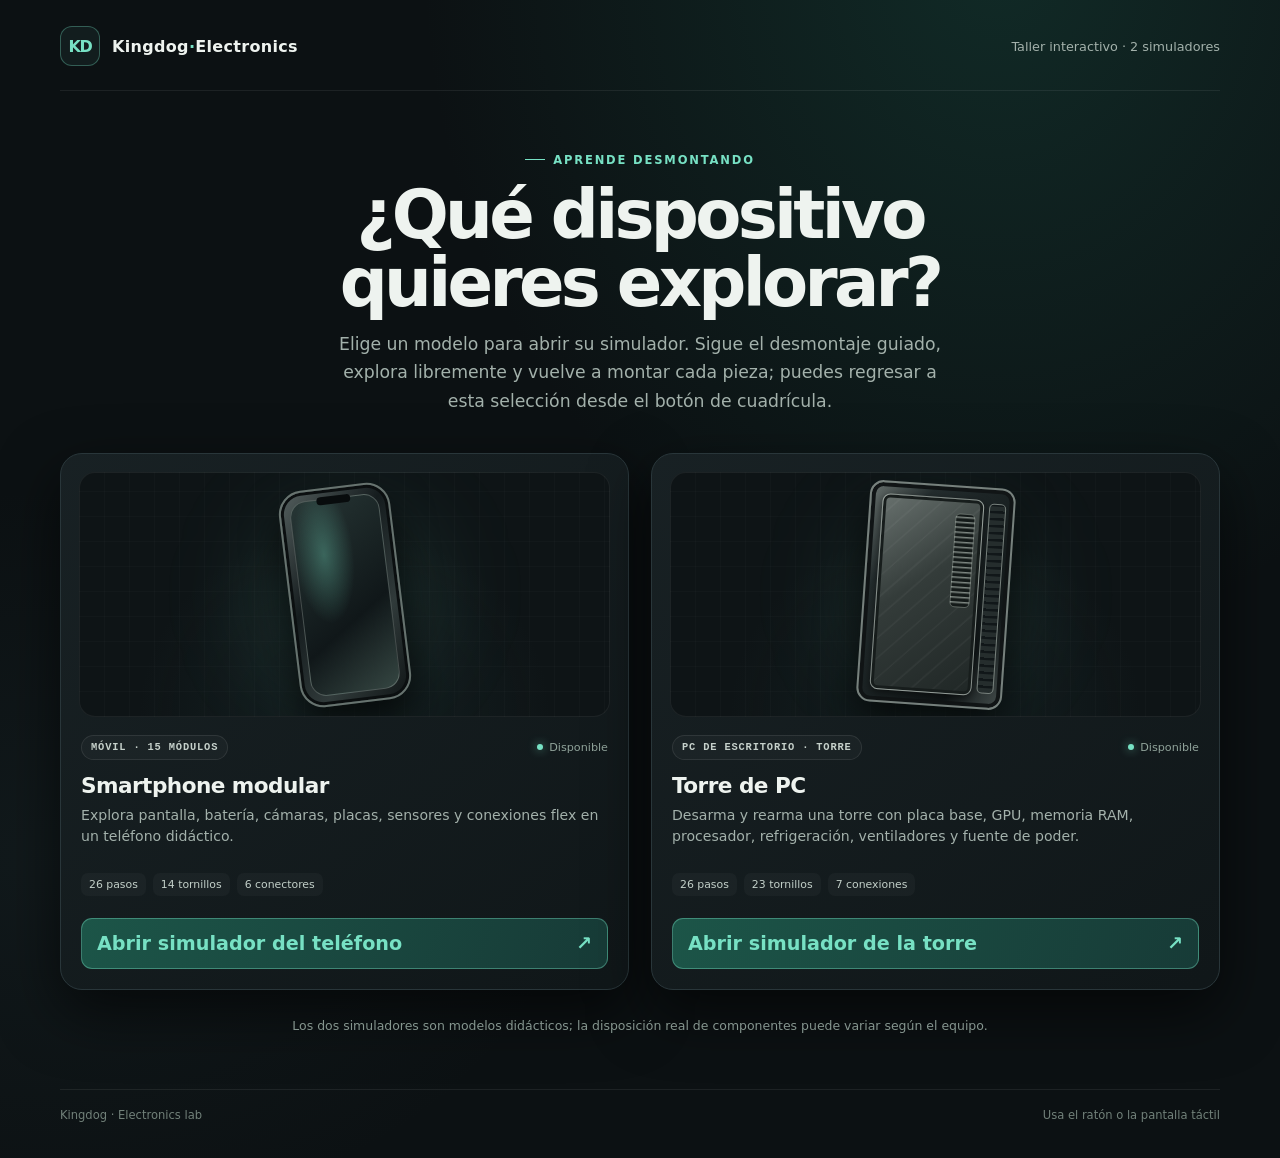
==== index.html @ aec7da7c "Add files via upload" ====
<!DOCTYPE html>
<html lang="es">
<head>
  <meta charset="UTF-8">
  <meta name="viewport" content="width=device-width, initial-scale=1, viewport-fit=cover">
  <meta name="theme-color" content="#101619">
  <title>Kingdog · Taller de electrónica</title>
  <style>
    :root {
      color-scheme: dark;
      --bg: #0c1113;
      --panel: #141c1f;
      --line: #29363a;
      --text: #eef3ef;
      --muted: #a3b1ab;
      --mint: #77e1c4;
      --amber: #f1bd64;
      --shadow: #0009;
    }
    * { box-sizing: border-box; }
    body {
      min-height: 100svh;
      margin: 0;
      color: var(--text);
      background:
        radial-gradient(ellipse at 78% -4%, #18504466, transparent 36rem),
        radial-gradient(ellipse at 4% 74%, #34505422, transparent 33rem),
        var(--bg);
      font-family: Inter, ui-sans-serif, system-ui, -apple-system, BlinkMacSystemFont, "Segoe UI", sans-serif;
    }
    .shell { width: min(1160px, calc(100% - 40px)); margin: 0 auto; padding: 26px 0 36px; }
    .header { display:flex; justify-content:space-between; align-items:center; gap:16px; padding-bottom:24px; border-bottom:1px solid #ffffff12; }
    .brand { display:flex; align-items:center; gap:12px; color:var(--text); text-decoration:none; }
    .brand-mark { display:grid; place-items:center; width:40px; height:40px; border:1px solid #77e1c455; border-radius:12px; color:var(--mint); background:#77e1c410; font-weight:800; letter-spacing:-.08em; }
    .brand-title { font-weight:750; letter-spacing:.02em; }
    .brand-title span { color:var(--mint); }
    .edition { color:var(--muted); font-size:.8rem; }
    .hero { max-width:760px; margin:54px auto 38px; text-align:center; }
    .eyebrow { display:inline-flex; align-items:center; gap:8px; color:var(--mint); font-size:.72rem; font-weight:700; letter-spacing:.16em; text-transform:uppercase; }
    .eyebrow::before { content:""; width:20px; height:1px; background:currentColor; }
    h1 { margin:14px 0 12px; font-size:clamp(2.1rem, 6vw, 4.2rem); line-height:1.02; letter-spacing:-.055em; }
    .intro { max-width:610px; margin:0 auto; color:var(--muted); font-size:clamp(.95rem, 2vw, 1.08rem); line-height:1.65; }
    .cards { display:grid; grid-template-columns:repeat(2, minmax(0,1fr)); gap:22px; }
    .device-card { display:flex; flex-direction:column; min-width:0; padding:20px; border:1px solid var(--line); border-radius:22px; background:linear-gradient(145deg,#192225eF,#101719f5); box-shadow:0 22px 60px var(--shadow); overflow:hidden; transition:transform .18s ease,border-color .18s ease,box-shadow .18s ease; }
    .device-card:hover { transform:translateY(-3px); border-color:#77e1c477; box-shadow:0 27px 64px #000b,0 0 0 1px #77e1c415 inset; }
    .device-art { position:relative; display:grid; place-items:center; min-height:245px; margin:-2px -2px 18px; border:1px solid #ffffff10; border-radius:16px; overflow:hidden; background:radial-gradient(ellipse at 50% 100%,#2845443b,transparent 55%),repeating-linear-gradient(0deg,transparent 0 24px,#ffffff08 25px),repeating-linear-gradient(90deg,transparent 0 24px,#ffffff08 25px),#0e1416; }
    .art-light { position:absolute; width:190px; height:190px; border-radius:50%; background:#77e1c41b; filter:blur(45px); }
    .phone-art { position:relative; width:112px; height:218px; padding:9px; border:2px solid #67736f; border-radius:24px; background:linear-gradient(130deg,#55605f,#151c1e 38%,#303a3a 70%,#101516); box-shadow:0 20px 38px #000b,inset 0 0 0 3px #0b0f10; transform:rotate(-7deg); }
    .phone-art::before { content:""; position:absolute; top:7px; left:50%; z-index:2; width:34px; height:8px; border-radius:8px; background:#080c0d; transform:translateX(-50%); }
    .phone-glass { width:100%; height:100%; border:1px solid #aab5af55; border-radius:16px; background:radial-gradient(ellipse at 32% 28%,#77e1c455,transparent 35%),linear-gradient(145deg,#273635,#101719 62%,#354642); }
    .tower-art { position:relative; width:146px; height:222px; padding:10px; border:2px solid #77817d; border-radius:14px; background:linear-gradient(120deg,#68716e,#242d2e 24%,#111718 78%,#444d4c); box-shadow:0 20px 42px #000b,inset 0 0 0 4px #111516; transform:rotate(4deg); }
    .tower-sidepanel { position:absolute; inset:11px 29px 11px 11px; border:1px solid #b4beb7aa; border-radius:8px; background:repeating-linear-gradient(135deg,transparent 0 13px,#ffffff0b 14px 15px),linear-gradient(145deg,#68716e 0%,#343c3a 43%,#202726 100%); box-shadow:inset 0 0 0 3px #171d1c,0 3px 8px #0008; }
    .tower-sidepanel::before { content:""; position:absolute; top:14px; right:7px; width:18px; height:92px; border:1px solid #aeb8b177; border-radius:5px; background:repeating-linear-gradient(0deg,#141a19 0 3px,#7e8782 4px 5px); }
    .tower-front { position:absolute; top:14px; right:7px; bottom:14px; width:17px; border:1px solid #77807c; border-radius:5px; background:repeating-linear-gradient(0deg,#252d2d 0 4px,#111719 5px 7px); }
    .card-top { display:flex; justify-content:space-between; align-items:center; gap:12px; }
    .tag { padding:5px 9px; border:1px solid #ffffff17; border-radius:999px; color:#c6d1cb; background:#ffffff07; font:600 .65rem/1.2 ui-monospace,SFMono-Regular,Menlo,monospace; text-transform:uppercase; letter-spacing:.08em; }
    .available { display:flex; align-items:center; gap:6px; color:#90a39a; font-size:.7rem; }
    .available::before { content:""; width:6px; height:6px; border-radius:50%; background:var(--mint); box-shadow:0 0 10px #77e1c4aa; }
    h2 { margin:13px 0 7px; font-size:1.35rem; letter-spacing:-.025em; }
    .card-copy { min-height:50px; margin:0 0 18px; color:var(--muted); font-size:.88rem; line-height:1.55; }
    .feature-list { display:flex; flex-wrap:wrap; gap:7px; margin:0 0 22px; padding:0; list-style:none; }
    .feature-list li { padding:5px 8px; border-radius:7px; color:#c3d0c9; background:#ffffff08; font-size:.68rem; }
    .launch { display:flex; align-items:center; justify-content:space-between; gap:12px; width:100%; margin-top:auto; padding:13px 15px; border:1px solid #77e1c466; border-radius:11px; color:#eafff8; background:linear-gradient(110deg,#1c5548,#173b37); font-family:inherit;font-size:.88rem;font-weight:700; text-decoration:none; transition:background .15s ease,transform .15s ease; }
    .launch:hover { background:linear-gradient(110deg,#246957,#1d4a43); transform:translateY(-1px); }
    .launch span { color:var(--mint); font-size:1.2rem; }
    .note { margin:28px auto 0; color:#85958e; font-size:.78rem; text-align:center; }
    .footer { display:flex; justify-content:space-between; gap:12px; margin-top:56px; padding-top:18px; border-top:1px solid #ffffff12; color:#718079; font-size:.72rem; }
    @media (max-width:720px) {
      .shell { width:min(100% - 24px, 520px); padding-top:14px; }
      .header { padding-bottom:15px; }.edition { font-size:.68rem; }
      .hero { margin:36px auto 25px; }
      .cards { grid-template-columns:1fr; gap:14px; }
      .device-card { padding:15px; border-radius:18px; }
      .device-art { min-height:200px; }
      .phone-art { transform:scale(.85) rotate(-7deg); }.tower-art { transform:scale(.85) rotate(4deg); }
      .card-copy { min-height:0; }
      .footer { margin-top:32px; flex-direction:column; }
    }
    @media (prefers-reduced-motion: reduce) { *,*::before,*::after { scroll-behavior:auto!important; transition:none!important; } }
  </style>
</head>
<body>
  <div class="shell">
    <header class="header">
      <a class="brand" href="index.html" aria-label="Kingdog Electronics, inicio">
        <span class="brand-mark">KD</span>
        <span class="brand-title">Kingdog<span>·</span>Electronics</span>
      </a>
      <span class="edition">Taller interactivo · 2 simuladores</span>
    </header>
    <main>
      <section class="hero">
        <div class="eyebrow">Aprende desmontando</div>
        <h1>¿Qué dispositivo quieres explorar?</h1>
        <p class="intro">Elige un modelo para abrir su simulador. Sigue el desmontaje guiado, explora libremente y vuelve a montar cada pieza; puedes regresar a esta selección desde el botón de cuadrícula.</p>
      </section>
      <section class="cards" aria-label="Dispositivos disponibles">
        <article class="device-card">
          <div class="device-art" aria-hidden="true">
            <div class="art-light"></div>
            <div class="phone-art"><div class="phone-glass"></div></div>
          </div>
          <div class="card-top"><span class="tag">Móvil · 15 módulos</span><span class="available">Disponible</span></div>
          <h2>Smartphone modular</h2>
          <p class="card-copy">Explora pantalla, batería, cámaras, placas, sensores y conexiones flex en un teléfono didáctico.</p>
          <ul class="feature-list"><li>26 pasos</li><li>14 tornillos</li><li>6 conectores</li></ul>
          <a class="launch" href="smartphone.html"><span>Abrir simulador del teléfono</span><span aria-hidden="true">↗</span></a>
        </article>
        <article class="device-card">
          <div class="device-art" aria-hidden="true">
            <div class="art-light"></div>
            <div class="tower-art"><div class="tower-sidepanel"></div><div class="tower-front"></div></div>
          </div>
          <div class="card-top"><span class="tag">PC de escritorio · torre</span><span class="available">Disponible</span></div>
          <h2>Torre de PC</h2>
          <p class="card-copy">Desarma y rearma una torre con placa base, GPU, memoria RAM, procesador, refrigeración, ventiladores y fuente de poder.</p>
          <ul class="feature-list"><li>26 pasos</li><li>23 tornillos</li><li>7 conexiones</li></ul>
          <a class="launch" href="pc.html"><span>Abrir simulador de la torre</span><span aria-hidden="true">↗</span></a>
        </article>
      </section>
      <p class="note">Los dos simuladores son modelos didácticos; la disposición real de componentes puede variar según el equipo.</p>
    </main>
    <footer class="footer"><span>Kingdog · Electronics lab</span><span>Usa el ratón o la pantalla táctil</span></footer>
  </div>
</body>
</html>
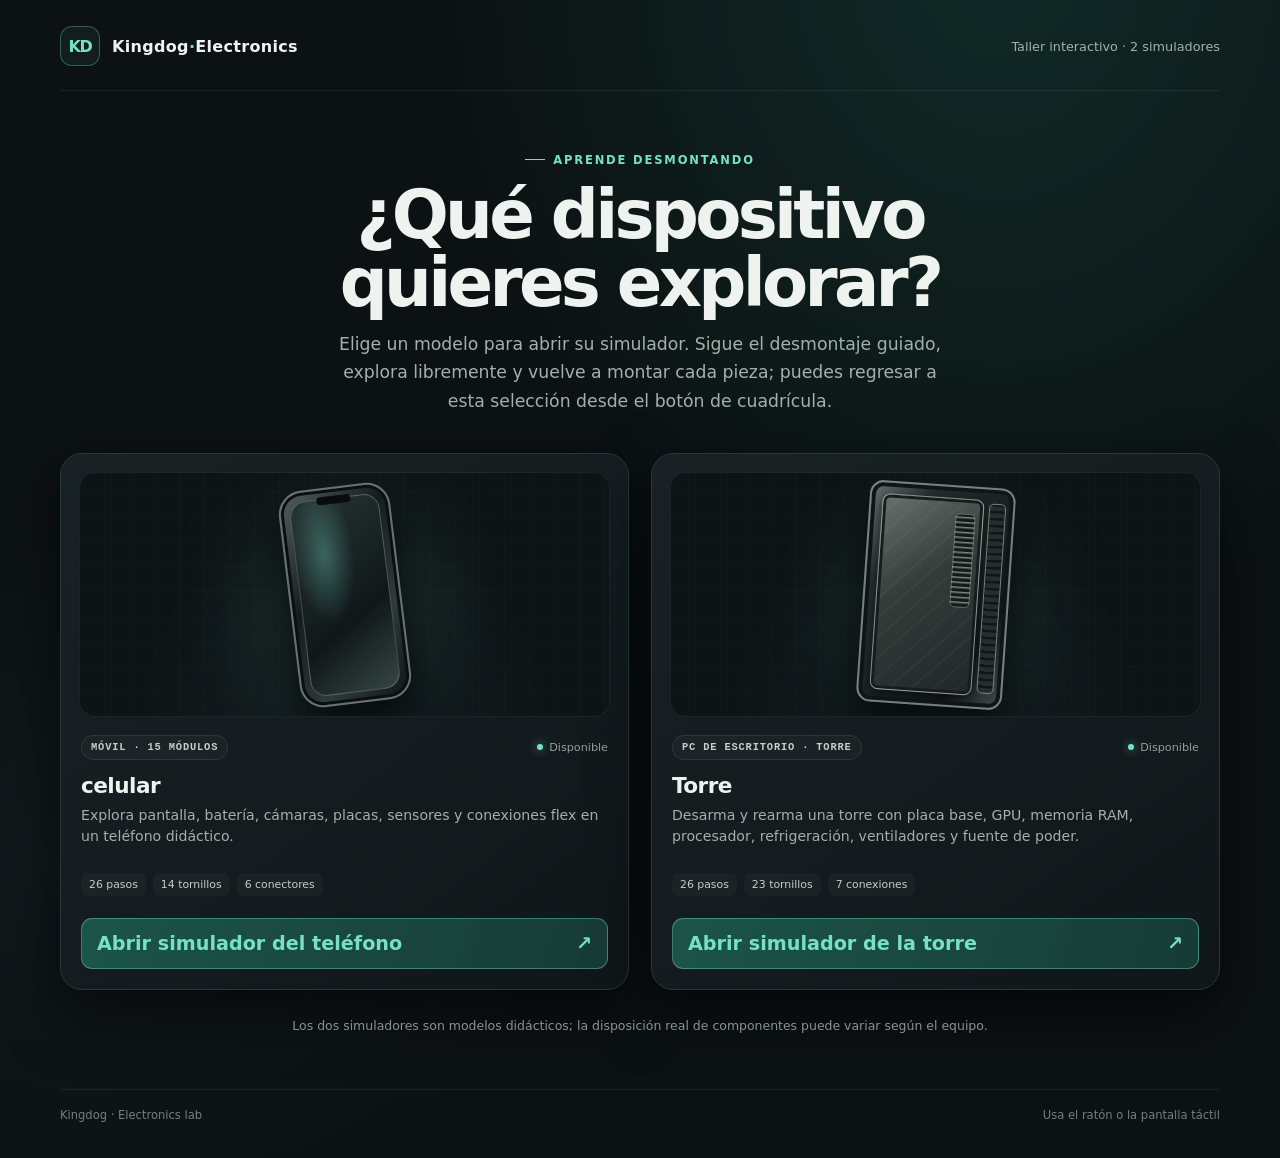
==== commit 9a7cb063: "actua" ====
--- a/index.html
+++ b/index.html
@@ -101,7 +101,7 @@
             <div class="phone-art"><div class="phone-glass"></div></div>
           </div>
           <div class="card-top"><span class="tag">Móvil · 15 módulos</span><span class="available">Disponible</span></div>
-          <h2>Smartphone modular</h2>
+          <h2>celular</h2>
           <p class="card-copy">Explora pantalla, batería, cámaras, placas, sensores y conexiones flex en un teléfono didáctico.</p>
           <ul class="feature-list"><li>26 pasos</li><li>14 tornillos</li><li>6 conectores</li></ul>
           <a class="launch" href="smartphone.html"><span>Abrir simulador del teléfono</span><span aria-hidden="true">↗</span></a>
@@ -112,7 +112,7 @@
             <div class="tower-art"><div class="tower-sidepanel"></div><div class="tower-front"></div></div>
           </div>
           <div class="card-top"><span class="tag">PC de escritorio · torre</span><span class="available">Disponible</span></div>
-          <h2>Torre de PC</h2>
+          <h2>Torre</h2>
           <p class="card-copy">Desarma y rearma una torre con placa base, GPU, memoria RAM, procesador, refrigeración, ventiladores y fuente de poder.</p>
           <ul class="feature-list"><li>26 pasos</li><li>23 tornillos</li><li>7 conexiones</li></ul>
           <a class="launch" href="pc.html"><span>Abrir simulador de la torre</span><span aria-hidden="true">↗</span></a>
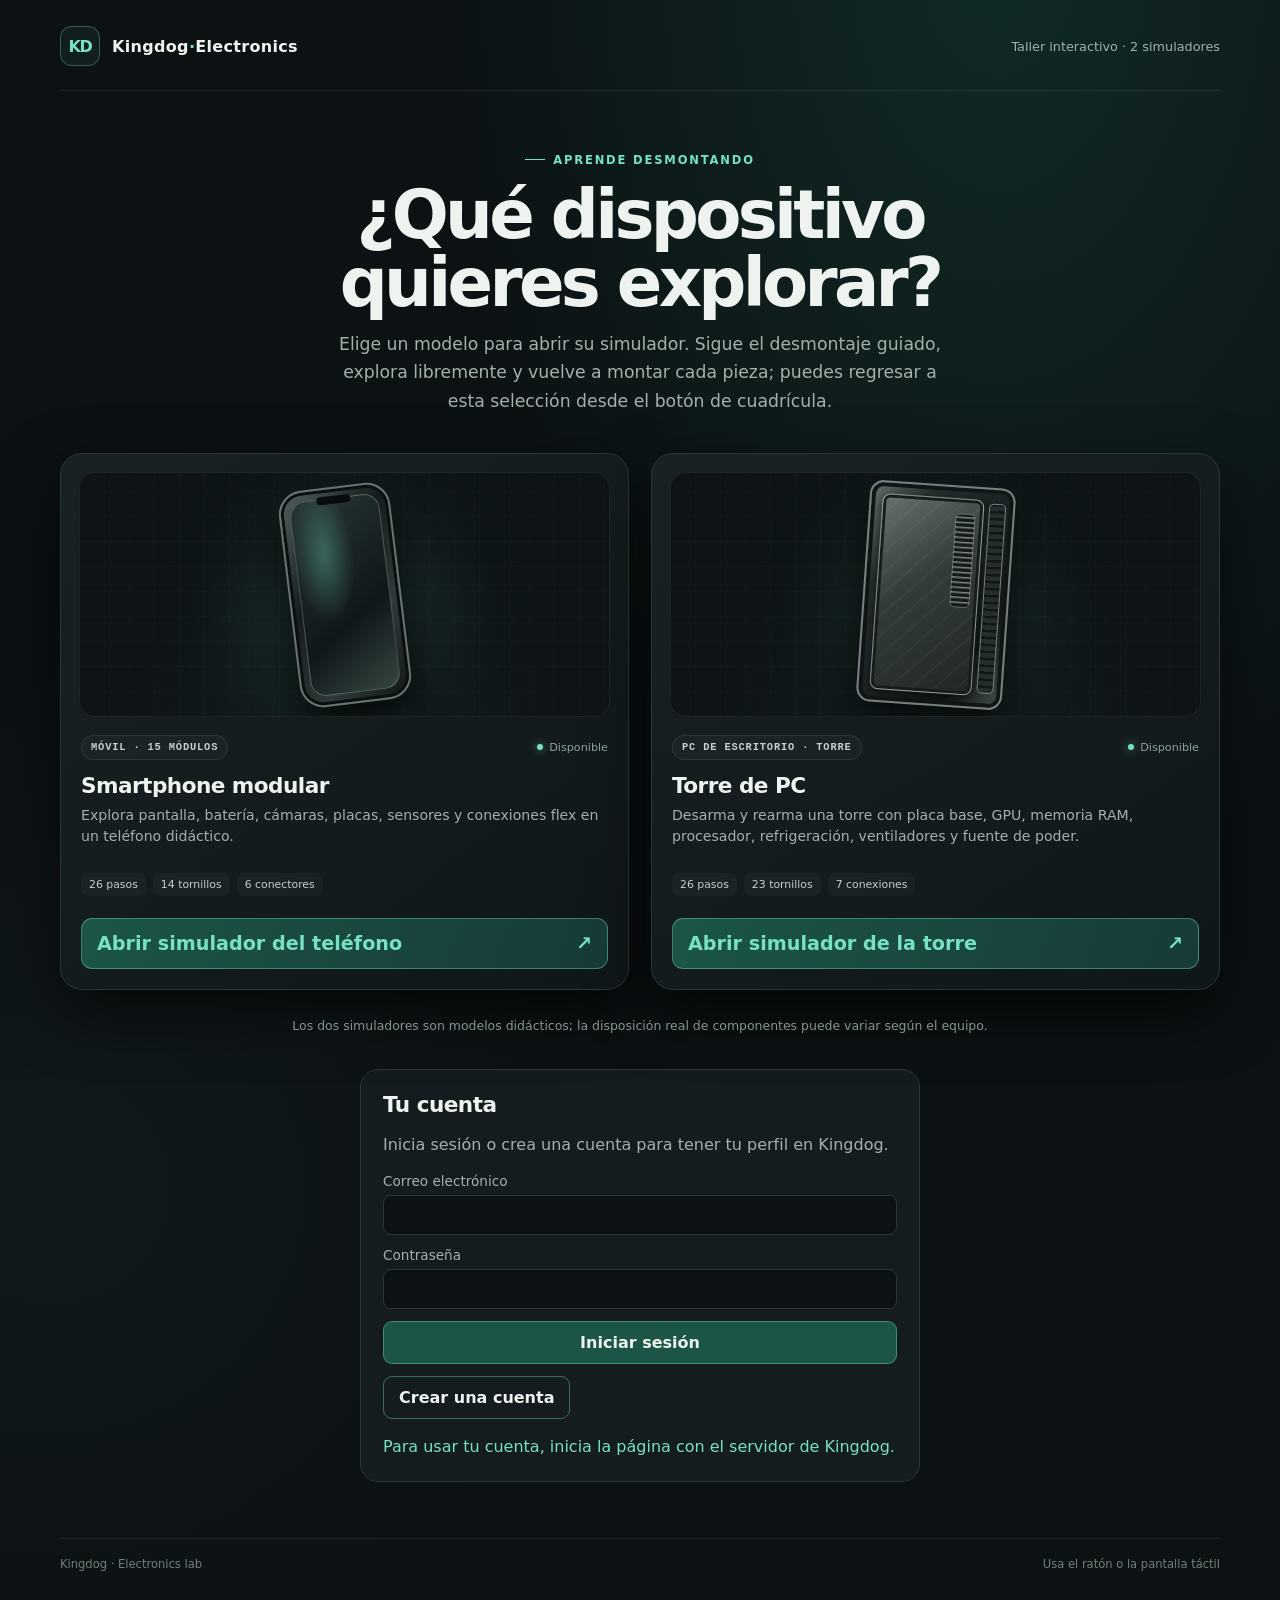
==== commit a031e494: "no" ====
--- a/index.html
+++ b/index.html
@@ -5,6 +5,7 @@
   <meta name="viewport" content="width=device-width, initial-scale=1, viewport-fit=cover">
   <meta name="theme-color" content="#101619">
   <title>Kingdog · Taller de electrónica</title>
+  <link rel="stylesheet" href="cuenta.css">
   <style>
     :root {
       color-scheme: dark;
@@ -101,7 +102,7 @@
             <div class="phone-art"><div class="phone-glass"></div></div>
           </div>
           <div class="card-top"><span class="tag">Móvil · 15 módulos</span><span class="available">Disponible</span></div>
-          <h2>celular</h2>
+          <h2>Smartphone modular</h2>
           <p class="card-copy">Explora pantalla, batería, cámaras, placas, sensores y conexiones flex en un teléfono didáctico.</p>
           <ul class="feature-list"><li>26 pasos</li><li>14 tornillos</li><li>6 conectores</li></ul>
           <a class="launch" href="smartphone.html"><span>Abrir simulador del teléfono</span><span aria-hidden="true">↗</span></a>
@@ -112,15 +113,33 @@
             <div class="tower-art"><div class="tower-sidepanel"></div><div class="tower-front"></div></div>
           </div>
           <div class="card-top"><span class="tag">PC de escritorio · torre</span><span class="available">Disponible</span></div>
-          <h2>Torre</h2>
+          <h2>Torre de PC</h2>
           <p class="card-copy">Desarma y rearma una torre con placa base, GPU, memoria RAM, procesador, refrigeración, ventiladores y fuente de poder.</p>
           <ul class="feature-list"><li>26 pasos</li><li>23 tornillos</li><li>7 conexiones</li></ul>
           <a class="launch" href="pc.html"><span>Abrir simulador de la torre</span><span aria-hidden="true">↗</span></a>
         </article>
       </section>
       <p class="note">Los dos simuladores son modelos didácticos; la disposición real de componentes puede variar según el equipo.</p>
+      <section class="cuenta" aria-labelledby="cuenta-heading">
+        <h2 id="cuenta-heading">Tu cuenta</h2>
+        <p>Inicia sesión o crea una cuenta para tener tu perfil en Kingdog.</p>
+        <form id="cuenta-form">
+          <label id="name-field" hidden>Nombre <input name="name" maxlength="80" autocomplete="name"></label>
+          <label>Correo electrónico <input name="email" type="email" maxlength="254" autocomplete="email" required></label>
+          <label>Contraseña <input name="password" type="password" minlength="8" maxlength="128" autocomplete="current-password" required></label>
+          <button id="cuenta-submit" type="submit">Iniciar sesión</button>
+        </form>
+        <div class="cuenta-actions"><button class="secondary" id="cuenta-toggle" type="button">Crear una cuenta</button></div>
+        <form id="profile-form" hidden>
+          <p>Correo: <span id="profile-email"></span></p>
+          <label>Nombre <input name="name" maxlength="80" required></label>
+          <div class="cuenta-actions"><button type="submit">Guardar perfil</button><button class="secondary" id="logout" type="button">Cerrar sesión</button></div>
+        </form>
+        <p class="message" id="cuenta-message" role="status" aria-live="polite"></p>
+      </section>
     </main>
     <footer class="footer"><span>Kingdog · Electronics lab</span><span>Usa el ratón o la pantalla táctil</span></footer>
   </div>
+  <script src="cuenta.js" defer></script>
 </body>
 </html>
--- a/cuenta.css
+++ b/cuenta.css
@@ -0,0 +1,11 @@
+.cuenta { max-width: 560px; margin: 36px auto 0; padding: 22px; border: 1px solid var(--line); border-radius: 18px; background: var(--panel); }
+.cuenta h2 { margin-top: 0; }
+.cuenta p { color: var(--muted); line-height: 1.5; }
+.cuenta form { display: grid; gap: 12px; }
+.cuenta label { display: grid; gap: 6px; color: var(--muted); font-size: .85rem; }
+.cuenta input { width: 100%; padding: 11px; border: 1px solid var(--line); border-radius: 8px; background: var(--bg); color: var(--text); font: inherit; }
+.cuenta button { padding: 11px 15px; border: 1px solid #77e1c466; border-radius: 9px; background: #1c5548; color: var(--text); font: inherit; font-weight: 700; cursor: pointer; }
+.cuenta .secondary { background: transparent; }
+.cuenta-actions { display: flex; flex-wrap: wrap; gap: 10px; margin-top: 12px; }
+.cuenta [hidden] { display: none; }
+.cuenta .message { min-height: 1.4em; margin-bottom: 0; color: var(--mint); }
